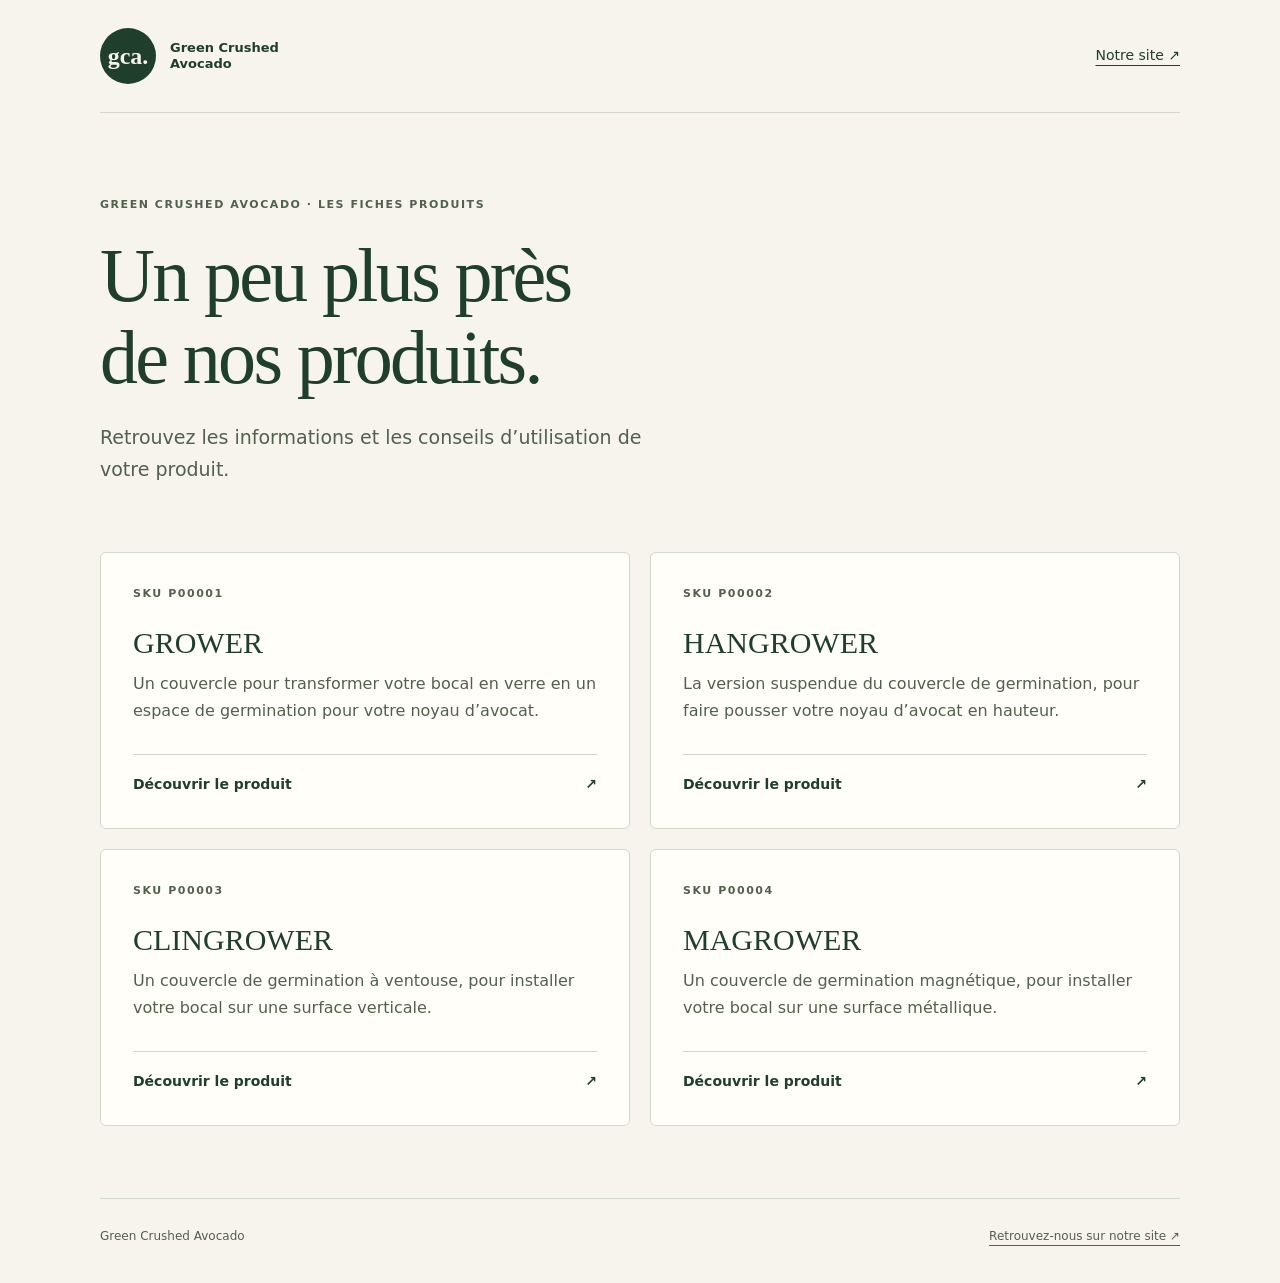
==== index.html @ f4dd9246 "Initial commit" ====
<!doctype html>
<html lang="fr">
<head>
  <meta charset="utf-8">
  <meta name="viewport" content="width=device-width, initial-scale=1">
  <meta name="description" content="Les fiches produits Green Crushed Avocado.">
  <title>Nos produits | Green Crushed Avocado</title>
  <link rel="stylesheet" href="./assets/style.css">
</head>
<body>
  <a class="skip" href="#contenu">Aller au contenu</a>
  <header class="header"><a class="brand" href="./index.html"><span class="brand-icon" aria-hidden="true">gca.</span><span>Green Crushed<br>Avocado</span></a><a class="site-link" href="https://greencrushedavocado.fr/">Notre site ↗</a></header>
  <main id="contenu"><section class="hero"><p class="eyebrow">Green Crushed Avocado · Les fiches produits</p><h1>Un peu plus près<br>de nos produits.</h1><p class="intro">Retrouvez les informations et les conseils d’utilisation de votre produit.</p></section><section class="grid" aria-label="Nos quatre produits"><a class="card" href="p00001/index.html"><span class="eyebrow">SKU p00001</span><h2>GROWER</h2><p>Un couvercle pour transformer votre bocal en verre en un espace de germination pour votre noyau d’avocat.</p><span class="card-link">Découvrir le produit <span aria-hidden="true">↗</span></span></a>
<a class="card" href="p00002/index.html"><span class="eyebrow">SKU p00002</span><h2>HANGROWER</h2><p>La version suspendue du couvercle de germination, pour faire pousser votre noyau d’avocat en hauteur.</p><span class="card-link">Découvrir le produit <span aria-hidden="true">↗</span></span></a>
<a class="card" href="p00003/index.html"><span class="eyebrow">SKU p00003</span><h2>CLINGROWER</h2><p>Un couvercle de germination à ventouse, pour installer votre bocal sur une surface verticale.</p><span class="card-link">Découvrir le produit <span aria-hidden="true">↗</span></span></a>
<a class="card" href="p00004/index.html"><span class="eyebrow">SKU p00004</span><h2>MAGROWER</h2><p>Un couvercle de germination magnétique, pour installer votre bocal sur une surface métallique.</p><span class="card-link">Découvrir le produit <span aria-hidden="true">↗</span></span></a></section></main>
  <footer><span>Green Crushed Avocado</span><a href="https://greencrushedavocado.fr/">Retrouvez-nous sur notre site ↗</a></footer>
</body>
</html>
---- assets/style.css ----
:root{--paper:#f6f4ec;--green:#203e2c;--muted:#53604e;--line:#d3d9ca;--accent:#d8e5b3;--white:#fffef8;color-scheme:light}
*{box-sizing:border-box}
body{margin:0;background:var(--paper);color:var(--green);font:16px/1.65 system-ui,-apple-system,BlinkMacSystemFont,"Segoe UI",sans-serif}
a{color:inherit;text-underline-offset:5px}
a:focus-visible{outline:3px solid var(--green);outline-offset:6px}
.header,main,footer{width:min(1080px,calc(100% - 48px));margin:auto}
.header{display:flex;justify-content:space-between;align-items:center;padding:28px 0;border-bottom:1px solid var(--line);gap:20px}
.brand{display:flex;align-items:center;gap:14px;text-decoration:none;font-size:13px;font-weight:650;line-height:1.25}
.brand-icon{display:grid;place-items:center;width:56px;height:56px;border-radius:50%;background:var(--green);color:var(--paper);font:bold 24px Georgia,serif}
.site-link{font-size:14px}
.hero{padding:72px 0 48px;max-width:780px}
.eyebrow{text-transform:uppercase;font-size:11px;letter-spacing:.14em;font-weight:700;color:var(--muted)}
h1{font:clamp(40px,6vw,76px)/1.08 Georgia,"Times New Roman",serif;letter-spacing:-.035em;margin:20px 0 24px;overflow-wrap:anywhere}
.intro{font-size:19px;color:var(--muted);max-width:570px}
.grid{display:grid;grid-template-columns:repeat(2,minmax(0,1fr));gap:20px;padding-bottom:72px}
.card{display:flex;flex-direction:column;background:var(--white);border:1px solid var(--line);border-radius:6px;padding:32px;text-decoration:none;transition:background .15s}
.card:hover{background:var(--accent)}
.card h2{font:30px/1.2 Georgia,serif;margin:22px 0 10px;overflow-wrap:anywhere}
.card p{color:var(--muted);margin:0 0 30px}
.card-link{margin-top:auto;border-top:1px solid var(--line);padding-top:18px;display:flex;justify-content:space-between;font-size:14px;font-weight:600;gap:12px}
.back{display:inline-block;margin-top:30px;font-size:14px}
.product-hero{padding-top:40px}
.product-photo{display:block;width:100%;max-height:520px;object-fit:contain;border-radius:6px;margin-top:32px;background:var(--white)}
.details{max-width:780px}
.info{display:flex;gap:26px;padding:30px 0;border-top:1px solid var(--line)}
.section-number{font-size:12px;color:var(--muted);padding-top:8px}
.info h2,.help h2{font:28px/1.2 Georgia,serif;margin:0 0 14px}
.info p{margin:0;white-space:pre-line;color:var(--muted)}
.help{max-width:780px;background:var(--accent);padding:32px;border-radius:6px;margin:32px 0 64px}
.help p{margin:0 0 24px}
.help .contact{font-size:14px;margin:24px 0 0}
.button{display:inline-block;background:var(--green);color:var(--white);padding:12px 20px;border-radius:4px;text-decoration:none}
footer{display:flex;justify-content:space-between;gap:20px;padding:28px 0 36px;border-top:1px solid var(--line);font-size:12px;color:var(--muted)}
.skip{position:absolute;top:8px;left:8px;padding:8px 16px;background:var(--white);transform:translateY(-150%)}
.skip:focus{transform:none}
@media(max-width:600px){.header,main,footer{width:calc(100% - 36px)}.header{padding:20px 0}.hero{padding:48px 0 32px}.grid{grid-template-columns:1fr;gap:14px;padding-bottom:48px}.card{padding:24px}.intro{font-size:17px}.product-hero{padding-top:28px}.info{gap:16px}.help{padding:24px}footer{flex-direction:column;gap:8px}}
@media(prefers-reduced-motion:reduce){.card{transition:none}}
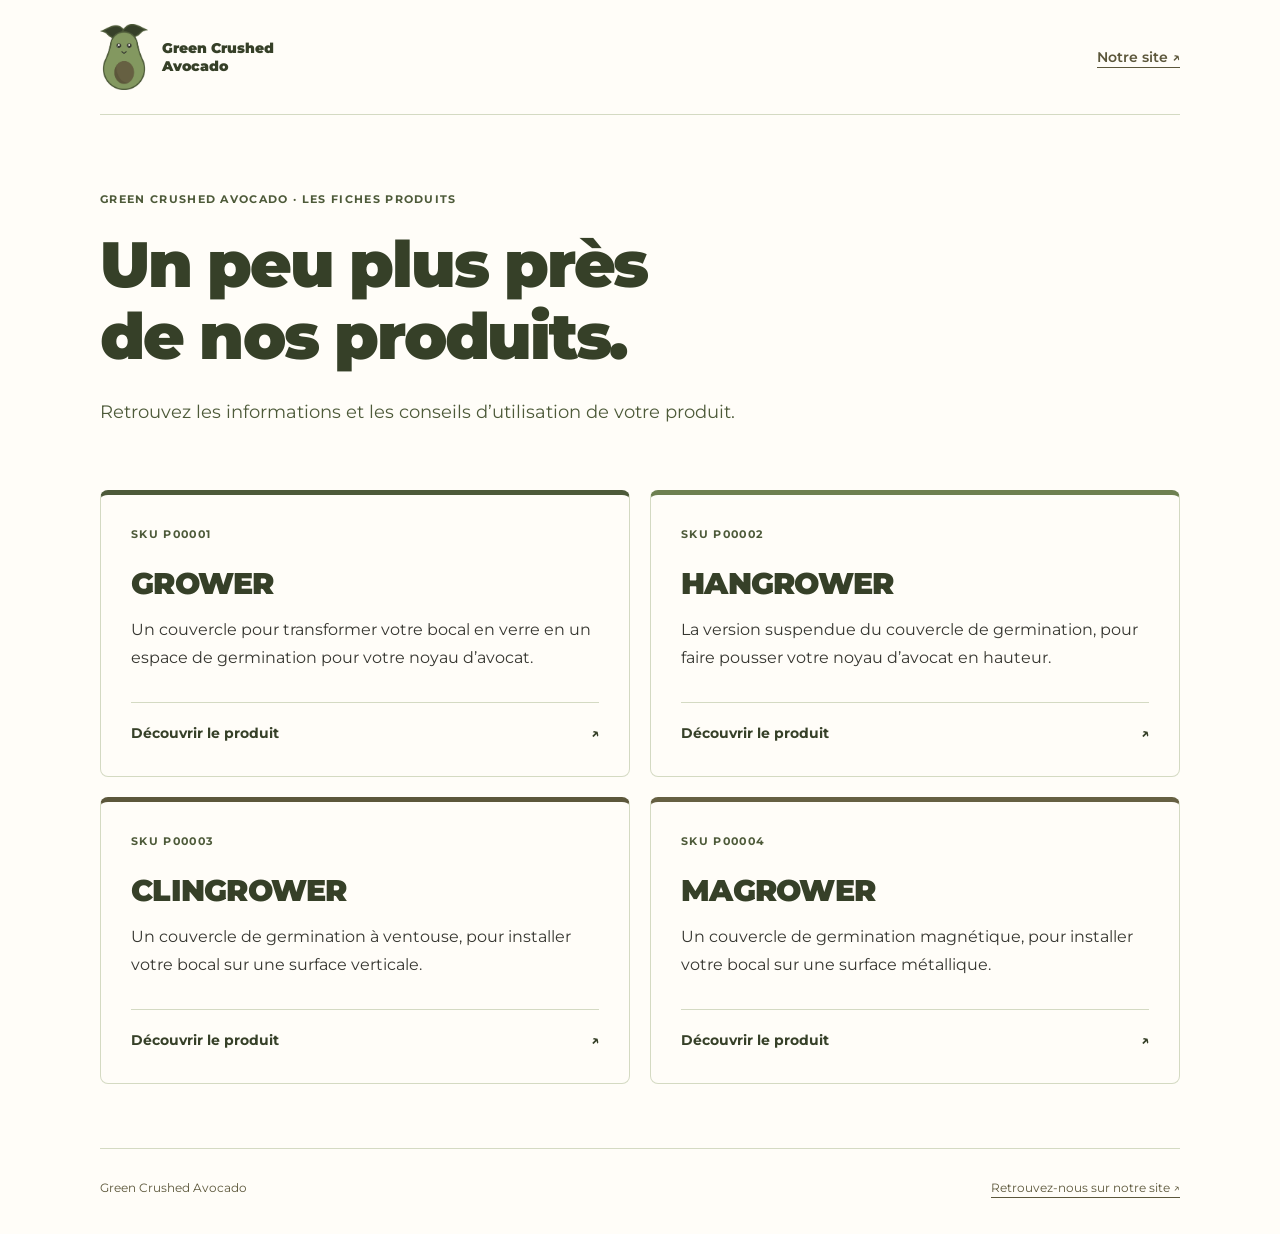
==== commit 9b7a74e6: "ajout charte graphique de GCA" ====
--- a/index.html
+++ b/index.html
@@ -4,12 +4,15 @@
   <meta charset="utf-8">
   <meta name="viewport" content="width=device-width, initial-scale=1">
   <meta name="description" content="Les fiches produits Green Crushed Avocado.">
+  <meta name="theme-color" content="#364028">
   <title>Nos produits | Green Crushed Avocado</title>
+  <link rel="icon" type="image/png" href="./assets/logo-gca.png">
+  <link rel="preload" href="./assets/fonts/montserrat-variable.ttf" as="font" type="font/ttf" crossorigin>
   <link rel="stylesheet" href="./assets/style.css">
 </head>
 <body>
   <a class="skip" href="#contenu">Aller au contenu</a>
-  <header class="header"><a class="brand" href="./index.html"><span class="brand-icon" aria-hidden="true">gca.</span><span>Green Crushed<br>Avocado</span></a><a class="site-link" href="https://greencrushedavocado.fr/">Notre site ↗</a></header>
+  <header class="header"><a class="brand" href="./index.html"><img class="brand-logo" src="./assets/logo-gca.png" alt="" width="48" height="66"><span>Green Crushed<br>Avocado</span></a><a class="site-link" href="https://greencrushedavocado.fr/">Notre site ↗</a></header>
   <main id="contenu"><section class="hero"><p class="eyebrow">Green Crushed Avocado · Les fiches produits</p><h1>Un peu plus près<br>de nos produits.</h1><p class="intro">Retrouvez les informations et les conseils d’utilisation de votre produit.</p></section><section class="grid" aria-label="Nos quatre produits"><a class="card" href="p00001/index.html"><span class="eyebrow">SKU p00001</span><h2>GROWER</h2><p>Un couvercle pour transformer votre bocal en verre en un espace de germination pour votre noyau d’avocat.</p><span class="card-link">Découvrir le produit <span aria-hidden="true">↗</span></span></a>
 <a class="card" href="p00002/index.html"><span class="eyebrow">SKU p00002</span><h2>HANGROWER</h2><p>La version suspendue du couvercle de germination, pour faire pousser votre noyau d’avocat en hauteur.</p><span class="card-link">Découvrir le produit <span aria-hidden="true">↗</span></span></a>
 <a class="card" href="p00003/index.html"><span class="eyebrow">SKU p00003</span><h2>CLINGROWER</h2><p>Un couvercle de germination à ventouse, pour installer votre bocal sur une surface verticale.</p><span class="card-link">Découvrir le produit <span aria-hidden="true">↗</span></span></a>
--- a/assets/style.css
+++ b/assets/style.css
@@ -1,37 +1,137 @@
-:root{--paper:#f6f4ec;--green:#203e2c;--muted:#53604e;--line:#d3d9ca;--accent:#d8e5b3;--white:#fffef8;color-scheme:light}
-*{box-sizing:border-box}
-body{margin:0;background:var(--paper);color:var(--green);font:16px/1.65 system-ui,-apple-system,BlinkMacSystemFont,"Segoe UI",sans-serif}
-a{color:inherit;text-underline-offset:5px}
-a:focus-visible{outline:3px solid var(--green);outline-offset:6px}
-.header,main,footer{width:min(1080px,calc(100% - 48px));margin:auto}
-.header{display:flex;justify-content:space-between;align-items:center;padding:28px 0;border-bottom:1px solid var(--line);gap:20px}
-.brand{display:flex;align-items:center;gap:14px;text-decoration:none;font-size:13px;font-weight:650;line-height:1.25}
-.brand-icon{display:grid;place-items:center;width:56px;height:56px;border-radius:50%;background:var(--green);color:var(--paper);font:bold 24px Georgia,serif}
-.site-link{font-size:14px}
-.hero{padding:72px 0 48px;max-width:780px}
-.eyebrow{text-transform:uppercase;font-size:11px;letter-spacing:.14em;font-weight:700;color:var(--muted)}
-h1{font:clamp(40px,6vw,76px)/1.08 Georgia,"Times New Roman",serif;letter-spacing:-.035em;margin:20px 0 24px;overflow-wrap:anywhere}
-.intro{font-size:19px;color:var(--muted);max-width:570px}
-.grid{display:grid;grid-template-columns:repeat(2,minmax(0,1fr));gap:20px;padding-bottom:72px}
-.card{display:flex;flex-direction:column;background:var(--white);border:1px solid var(--line);border-radius:6px;padding:32px;text-decoration:none;transition:background .15s}
-.card:hover{background:var(--accent)}
-.card h2{font:30px/1.2 Georgia,serif;margin:22px 0 10px;overflow-wrap:anywhere}
-.card p{color:var(--muted);margin:0 0 30px}
-.card-link{margin-top:auto;border-top:1px solid var(--line);padding-top:18px;display:flex;justify-content:space-between;font-size:14px;font-weight:600;gap:12px}
-.back{display:inline-block;margin-top:30px;font-size:14px}
-.product-hero{padding-top:40px}
-.product-photo{display:block;width:100%;max-height:520px;object-fit:contain;border-radius:6px;margin-top:32px;background:var(--white)}
-.details{max-width:780px}
-.info{display:flex;gap:26px;padding:30px 0;border-top:1px solid var(--line)}
-.section-number{font-size:12px;color:var(--muted);padding-top:8px}
-.info h2,.help h2{font:28px/1.2 Georgia,serif;margin:0 0 14px}
-.info p{margin:0;white-space:pre-line;color:var(--muted)}
-.help{max-width:780px;background:var(--accent);padding:32px;border-radius:6px;margin:32px 0 64px}
-.help p{margin:0 0 24px}
-.help .contact{font-size:14px;margin:24px 0 0}
-.button{display:inline-block;background:var(--green);color:var(--white);padding:12px 20px;border-radius:4px;text-decoration:none}
-footer{display:flex;justify-content:space-between;gap:20px;padding:28px 0 36px;border-top:1px solid var(--line);font-size:12px;color:var(--muted)}
-.skip{position:absolute;top:8px;left:8px;padding:8px 16px;background:var(--white);transform:translateY(-150%)}
-.skip:focus{transform:none}
-@media(max-width:600px){.header,main,footer{width:calc(100% - 36px)}.header{padding:20px 0}.hero{padding:48px 0 32px}.grid{grid-template-columns:1fr;gap:14px;padding-bottom:48px}.card{padding:24px}.intro{font-size:17px}.product-hero{padding-top:28px}.info{gap:16px}.help{padding:24px}footer{flex-direction:column;gap:8px}}
-@media(prefers-reduced-motion:reduce){.card{transition:none}}
+/* Charte Green Crushed Avocado : Montserrat Black (900) et Montserrat. */
+@font-face {
+  font-family: "Montserrat";
+  src: url("fonts/montserrat-variable.ttf") format("truetype");
+  font-style: normal;
+  font-weight: 100 900;
+  font-display: swap;
+}
+
+:root {
+  --green-dark: #364028;
+  --green: #4D5A39;
+  --green-mid: #6E8050;
+  --green-light: #83985F;
+  --ink: #363630;
+  --olive-dark: #5C573B;
+  --olive: #666042;
+  --cream: #FFFDF8;
+  --line: rgb(131 152 95 / 35%);
+  --tint: rgb(131 152 95 / 9%);
+  --font: "Montserrat", Arial, sans-serif;
+  color-scheme: light;
+}
+
+* { box-sizing: border-box; }
+body {
+  margin: 0;
+  background: var(--cream);
+  color: var(--ink);
+  font: 400 16px/1.75 var(--font);
+}
+a { color: inherit; text-underline-offset: 5px; }
+a:focus-visible { outline: 3px solid var(--green-dark); outline-offset: 6px; }
+.header, main, footer { width: min(1080px, calc(100% - 48px)); margin: auto; }
+.header {
+  display: flex;
+  justify-content: space-between;
+  align-items: center;
+  padding: 24px 0;
+  border-bottom: 1px solid var(--line);
+  gap: 20px;
+}
+.brand {
+  display: flex;
+  align-items: center;
+  gap: 14px;
+  color: var(--green-dark);
+  text-decoration: none;
+  font-size: 14px;
+  font-weight: 900;
+  line-height: 1.3;
+}
+.brand-logo { display: block; width: 48px; height: 66px; object-fit: contain; flex-shrink: 0; }
+.site-link { font-size: 14px; font-weight: 600; color: var(--olive-dark); }
+.hero { padding: 64px 0 44px; max-width: 900px; }
+.eyebrow {
+  text-transform: uppercase;
+  font-size: 11px;
+  letter-spacing: .12em;
+  font-weight: 700;
+  color: var(--green);
+}
+h1, h2 { color: var(--green-dark); font-family: var(--font); font-weight: 900; }
+h1 {
+  font-size: clamp(32px, 5.8vw, 64px);
+  line-height: 1.12;
+  letter-spacing: -.035em;
+  margin: 20px 0 24px;
+  overflow-wrap: anywhere;
+}
+.intro { font-size: 18px; color: var(--green); max-width: 650px; }
+.grid { display: grid; grid-template-columns: repeat(2, minmax(0, 1fr)); gap: 20px; padding-bottom: 64px; }
+.card {
+  display: flex;
+  flex-direction: column;
+  border: 1px solid var(--line);
+  border-top: 5px solid var(--green);
+  border-radius: 8px;
+  padding: 30px;
+  text-decoration: none;
+  transition: background .15s, border-color .15s;
+}
+.card:nth-child(2) { border-top-color: var(--green-mid); }
+.card:nth-child(3) { border-top-color: var(--olive-dark); }
+.card:nth-child(4) { border-top-color: var(--olive); }
+.card:hover { background: var(--tint); border-color: var(--green-light); }
+.card h2 { font-size: clamp(24px, 3vw, 30px); line-height: 1.2; letter-spacing: -.025em; margin: 22px 0 14px; overflow-wrap: anywhere; }
+.card p { margin: 0 0 30px; }
+.card-link {
+  margin-top: auto;
+  border-top: 1px solid var(--line);
+  padding-top: 18px;
+  display: flex;
+  justify-content: space-between;
+  font-size: 14px;
+  font-weight: 700;
+  color: var(--green-dark);
+  gap: 12px;
+}
+.back { display: inline-block; margin-top: 30px; font-size: 14px; font-weight: 600; color: var(--olive-dark); }
+.product-hero { padding-top: 36px; }
+.product-photo { display: block; width: 100%; max-height: 520px; object-fit: contain; border-radius: 8px; margin-top: 32px; }
+.details { max-width: 820px; }
+.info { display: flex; gap: 26px; padding: 30px 0; border-top: 1px solid var(--line); }
+.info > div { min-width: 0; }
+.section-number { font-size: 12px; font-weight: 700; color: var(--olive); padding-top: 6px; }
+.info h2, .help h2 { font-size: 24px; line-height: 1.3; letter-spacing: -.02em; margin: 0 0 14px; }
+.info p { margin: 0; white-space: pre-line; }
+.help { max-width: 820px; background: var(--green-dark); color: var(--cream); padding: 32px; border-radius: 8px; margin: 32px 0 64px; }
+.help h2 { color: var(--cream); }
+.help p { margin: 0 0 24px; }
+.help .contact { font-size: 14px; margin: 24px 0 0; }
+.help a:focus-visible { outline-color: var(--cream); }
+.button { display: inline-block; background: var(--cream); color: var(--green-dark); font-size: 14px; font-weight: 700; padding: 14px 20px; border-radius: 4px; text-decoration: none; }
+.button:hover { text-decoration: underline; }
+footer { display: flex; justify-content: space-between; gap: 20px; padding: 28px 0 36px; border-top: 1px solid var(--line); font-size: 12px; color: var(--olive-dark); }
+.skip { position: absolute; top: 8px; left: 8px; padding: 8px 16px; background: var(--cream); z-index: 1; transform: translateY(-150%); }
+.skip:focus { transform: none; }
+
+@media (max-width: 600px) {
+  .header, main, footer { width: calc(100% - 36px); }
+  .header { padding: 18px 0; gap: 12px; }
+  .brand { gap: 10px; font-size: 12px; }
+  .brand-logo { width: 38px; height: 52px; }
+  .site-link { font-size: 12px; }
+  .hero { padding: 44px 0 30px; }
+  .grid { grid-template-columns: 1fr; gap: 14px; padding-bottom: 48px; }
+  .card { padding: 24px; }
+  .intro { font-size: 16px; }
+  .product-hero { padding-top: 28px; }
+  .info { gap: 16px; }
+  .info h2, .help h2 { font-size: 21px; }
+  .help { padding: 24px; }
+  footer { flex-direction: column; gap: 8px; }
+}
+@media (max-width: 360px) { h1 { font-size: 28px; } .card { padding: 20px; } }
+@media (prefers-reduced-motion: reduce) { .card { transition: none; } }
